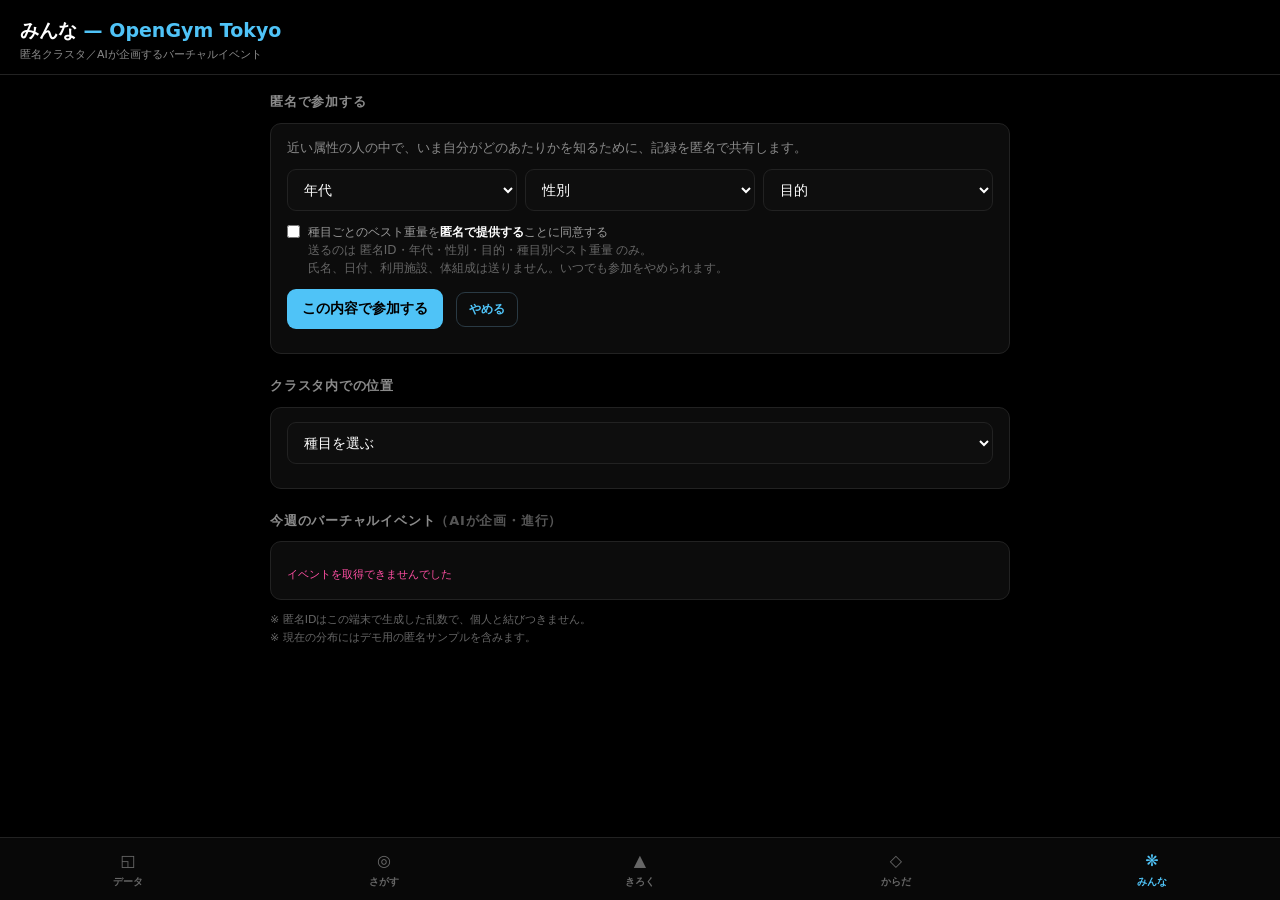
==== community.html @ 947f8ee8 "匿名クラスタとAIファシリのバーチャルイベントを実装 絵に描いた餅にしないため、コア部分を動く形にした。既存機能を壊さないよう 疎結合にしてある。新機能は別ページ community.html に置き" ====
<!doctype html><html lang="ja"><head>
<meta charset="utf-8"><meta name="viewport" content="width=device-width,initial-scale=1">
<title>みんな — OpenGym Tokyo</title><meta name="theme-color" content="#000">
<style>
:root{--cy:#4FC3F7;--gr:#3DDC97;--pk:#FF4FA3;--ln:#222;--mu:#8a8a8a}
*{box-sizing:border-box;margin:0;padding:0;-webkit-tap-highlight-color:transparent}
body{background:#000;color:#fff;font-family:"Hiragino Kaku Gothic ProN","Yu Gothic",system-ui,sans-serif;
 line-height:1.5;padding-bottom:78px}
header{padding:16px 20px 11px;border-bottom:1px solid var(--ln)}
h1{font-size:19px;font-weight:800}h1 span{color:var(--cy)}
.sub{font-size:11px;color:var(--mu);margin-top:2px}
main{padding:17px 20px;max-width:780px;margin:0 auto}
h2{font-size:13px;color:var(--mu);font-weight:700;letter-spacing:.06em;margin:22px 0 11px}
h2:first-child{margin-top:0}
.lead{font-size:13px;color:var(--mu);margin:0 0 14px}
.card{background:#0c0c0c;border:1px solid var(--ln);border-radius:11px;padding:14px 16px;margin-bottom:11px}
.card .n{font-weight:800;font-size:15px}
select,input{width:100%;background:#0e0e0e;border:1px solid var(--ln);color:#fff;
 border-radius:9px;padding:11px 12px;margin-bottom:10px;font-family:inherit;font-size:14px}
.row3{display:grid;grid-template-columns:1fr 1fr 1fr;gap:8px}
.row3 select{margin-bottom:0}
button{background:var(--cy);color:#000;border:0;border-radius:9px;padding:11px 15px;
 font-weight:800;cursor:pointer;font-family:inherit;font-size:14px}
button.g{background:var(--gr)}button.sm{padding:8px 12px;font-size:12px}
button.o{background:transparent;color:var(--cy);border:1px solid #2a3a44}
label.cons{display:flex;gap:8px;align-items:flex-start;font-size:12px;color:#9a9a9a;margin:12px 0}
label.cons input{width:auto;margin:2px 0 0}
.note{font-size:11px;color:#666;margin-top:10px;line-height:1.7}
.ok{color:var(--gr)}.warn{color:var(--pk)}
.big{font-size:46px;font-weight:800;line-height:1}
.big u{font-size:16px;color:var(--mu);text-decoration:none;margin-left:4px}
.scale{position:relative;height:52px;margin:16px 0 8px}
.axis{position:absolute;left:0;right:0;top:26px;height:6px;background:#181818;border-radius:3px}
.iqr{position:absolute;top:26px;height:6px;background:#1b3b4a;border-radius:3px}
.med{position:absolute;top:19px;width:2px;height:20px;background:var(--cy)}
.me{position:absolute;top:12px;width:3px;height:34px;background:var(--gr);border-radius:2px}
.tick{position:absolute;top:40px;font-size:10px;color:#666;transform:translateX(-50%)}
.melab{position:absolute;top:-4px;font-size:11px;color:var(--gr);font-weight:800;transform:translateX(-50%);white-space:nowrap}
.bar{height:8px;background:#181818;border-radius:4px;overflow:hidden;margin:10px 0 6px}
.bar i{display:block;height:100%;background:var(--gr);border-radius:4px}
.cheer{font-size:12.5px;color:#cfe;background:#0a1a20;border:1px solid #17323d;
 border-radius:9px;padding:9px 11px;margin-top:8px;line-height:1.7}
nav{position:fixed;bottom:0;left:0;right:0;background:#080808;border-top:1px solid var(--ln);
 display:flex;padding:6px 0 max(6px,env(safe-area-inset-bottom))}
nav a{flex:1;text-align:center;color:#666;text-decoration:none;font-size:10px;padding:5px 0;font-weight:700}
nav a.on{color:var(--cy)}nav a i{display:block;font-size:16px;font-style:normal;margin-bottom:1px}
</style></head><body>
<header><h1>みんな<span> — OpenGym Tokyo</span></h1>
<div class="sub">匿名クラスタ／AIが企画するバーチャルイベント</div></header>
<main>

<h2>匿名で参加する</h2>
<div class="card">
  <div class="lead" style="margin-bottom:12px">
    近い属性の人の中で、いま自分がどのあたりかを知るために、記録を匿名で共有します。</div>
  <div class="row3">
    <select id="age"><option value="">年代</option></select>
    <select id="sex"><option value="">性別</option><option>男性</option><option>女性</option><option>回答しない</option></select>
    <select id="goal"><option value="">目的</option><option>筋力アップ</option><option>減量</option><option>健康維持</option><option>リハビリ</option></select>
  </div>
  <label class="cons"><input type="checkbox" id="cons">
    <span>種目ごとのベスト重量を<b style="color:#fff">匿名で提供する</b>ことに同意する<br>
    <span style="color:#666">送るのは 匿名ID・年代・性別・目的・種目別ベスト重量 のみ。<br>
    氏名、日付、利用施設、体組成は送りません。いつでも参加をやめられます。</span></span></label>
  <button onclick="join()">この内容で参加する</button>
  <button class="sm o" style="margin-left:8px" onclick="leave()">やめる</button>
  <div class="note" id="join-st"></div>
</div>

<h2>クラスタ内での位置</h2>
<div class="card">
  <select id="mach"><option value="">種目を選ぶ</option></select>
  <div id="pos"></div>
</div>

<h2>今週のバーチャルイベント<span style="color:#555">（AIが企画・進行）</span></h2>
<div class="card" id="ev"><div class="note">読み込み中…</div></div>

<div class="note">
  ※ 匿名IDはこの端末で生成した乱数で、個人と結びつきません。<br>
  ※ 現在の分布にはデモ用の匿名サンプルを含みます。
</div>
</main>
<nav>
  <a href="index.html"><i>◱</i>データ</a>
  <a href="index.html#find"><i>◎</i>さがす</a>
  <a href="index.html#log"><i>▲</i>きろく</a>
  <a href="index.html#body"><i>◇</i>からだ</a>
  <a href="community.html" class="on"><i>❋</i>みんな</a>
</nav>
<script>
const $=s=>document.querySelector(s);
const LS={g:(k,d)=>JSON.parse(localStorage.getItem(k)||JSON.stringify(d)),s:(k,v)=>localStorage.setItem(k,JSON.stringify(v))};
for(let a=10;a<=70;a+=10)$('#age').insertAdjacentHTML('beforeend',`<option value="${a}">${a}代</option>`);

function anonId(){let v=localStorage.getItem('ogt_anon');
 if(!v){v=(crypto.randomUUID?crypto.randomUUID():String(Math.random()).slice(2)+Date.now());
 localStorage.setItem('ogt_anon',v);}return v;}

/* 端末内の記録から種目別ベストを取り出す（読み取りのみ・本体には触れない） */
function bests(){const log=LS.g('ogt_log',[]),m={};
 for(const l of log){if(!l.m||!(l.w>0))continue;
  if(!m[l.m]||l.w>m[l.m].weight)m[l.m]={machine:l.m,weight:l.w,reps:l.r||0};}
 return Object.values(m);}

/* ?demo=1 : 端末に記録が無い環境でも動きを確認できるようにする */
if(new URLSearchParams(location.search).get('demo')){
  if(!LS.g('ogt_log',[]).length){const d=864e5,f='旭町南地区区民館';
    LS.s('ogt_log',[{f,m:'チェストプレス',w:31,r:10,t:Date.now()-3*d},
      {f,m:'ラットプルダウン',w:32,r:10,t:Date.now()-6*d},
      {f,m:'レッグプレス',w:68,r:12,t:Date.now()-3*d}]);}
  LS.s('ogt_prof',{age:'40',sex:'男性',goal:'筋力アップ'});
}
const P=LS.g('ogt_prof',null);
if(P){$('#age').value=P.age||'';$('#sex').value=P.sex||'';$('#goal').value=P.goal||'';$('#cons').checked=true;
 $('#join-st').innerHTML='<span class="ok">参加中です。</span>';}

async function join(){
 if(!$('#cons').checked){$('#join-st').innerHTML='<span class="warn">同意にチェックが必要です</span>';return;}
 const rec=bests();
 if(!rec.length){$('#join-st').innerHTML='<span class="warn">まず「きろく」で1件でも記録してください</span>';return;}
 const prof={age:$('#age').value,sex:$('#sex').value,goal:$('#goal').value};
 LS.s('ogt_prof',prof);
 try{const r=await fetch('/api/cluster',{method:'POST',headers:{'content-type':'application/json'},
   body:JSON.stringify({consent:true,anonId:anonId(),...prof,records:rec})});
  const j=await r.json();
  $('#join-st').innerHTML=j.ok?`<span class="ok">${j.machines.length}種目を匿名で共有しました。</span>`:'<span class="warn">'+j.error+'</span>';
  fillMach();}catch(e){$('#join-st').innerHTML='<span class="warn">通信に失敗しました</span>';}}

function leave(){localStorage.removeItem('ogt_prof');$('#cons').checked=false;
 $('#join-st').innerHTML='<span class="ok">参加をやめました。以後は共有されません。</span>';}

function fillMach(){const b=bests();
 $('#mach').innerHTML='<option value="">種目を選ぶ</option>'+
  b.map(x=>`<option value="${x.machine}" data-w="${x.weight}">${x.machine}（自己ベスト ${x.weight}kg）</option>`).join('');}
fillMach();
if(new URLSearchParams(location.search).get('demo')){
  setTimeout(()=>{const o=$('#mach').querySelector('option[value="チェストプレス"]');
    if(o){$('#mach').value='チェストプレス';$('#mach').onchange();}},250);}

$('#mach').onchange=async()=>{
 const el=$('#mach'),m=el.value;if(!m){$('#pos').innerHTML='';return;}
 const my=+el.selectedOptions[0].dataset.w, p=LS.g('ogt_prof',{});
 $('#pos').innerHTML='<div class="note">集計中…</div>';
 try{const q=new URLSearchParams({machine:m,weight:my,age:p.age||'',sex:p.sex||'',goal:p.goal||''});
  const j=await (await fetch('/api/cluster?'+q)).json();
  if(!j.ok||!j.stats){$('#pos').innerHTML='<div class="note">まだ比較できるデータがありません。</div>';return;}
  const s=j.stats,lo=s.min,hi=s.max,rng=(hi-lo)||1,pos=x=>((x-lo)/rng*100).toFixed(1);
  $('#pos').innerHTML=`
   <div class="big">${j.percentile==null?'—':'上位 '+(100-j.percentile)+'%'}<u>${j.scope}・${s.n}人中</u></div>
   <div class="scale">
     <div class="axis"></div>
     <div class="iqr" style="left:${pos(s.q1)}%;width:${(pos(s.q3)-pos(s.q1)).toFixed(1)}%"></div>
     <div class="med" style="left:${pos(s.med)}%"></div>
     <div class="me" style="left:${pos(my)}%"></div>
     <div class="melab" style="left:${pos(my)}%">あなた ${my}kg</div>
     <div class="tick" style="left:0%">${s.min}</div>
     <div class="tick" style="left:${pos(s.med)}%">中央値 ${s.med}</div>
     <div class="tick" style="left:100%">${s.max}</div>
   </div>
   <div class="note">青帯は中央50%（${s.q1}〜${s.q3}kg）。全体では ${j.total} 人が同じ種目を共有しています。</div>`;
 }catch(e){$('#pos').innerHTML='<div class="note warn">集計に失敗しました</div>';}};

/* 今週のイベント */
async function loadEv(){
 try{const j=await (await fetch('/api/event')).json();if(!j.ok)throw 0;
  const pct=Math.min(100,Math.round(j.total/(j.goal||1)*100));
  $('#ev').innerHTML=`
   <div class="n">${j.title}</div>
   <div class="lead" style="margin:6px 0 0">${j.body}</div>
   <div class="bar"><i style="width:${pct}%"></i></div>
   <div class="note" style="margin-top:0">全体 <b style="color:#fff">${j.total}</b> / ${j.goal}${j.unit}　参加 ${j.people} 人　${j.week}</div>
   <div style="display:flex;gap:8px;align-items:center;margin-top:12px">
     <input id="amt" type="number" value="10" min="1" max="500" style="width:90px;margin:0">
     <span style="font-size:13px;color:#9a9a9a">${j.unit} 積む</span>
     <button class="sm g" onclick="push()">参加する</button>
   </div>
   <div id="cheer"></div>
   <div class="note">企画：${j.by&&j.by.startsWith('@cf')?'Workers AI が自動生成':'既定'}</div>`;
 }catch(e){$('#ev').innerHTML='<div class="note warn">イベントを取得できませんでした</div>';}}
loadEv();

async function push(){const a=+($('#amt').value||0);
 $('#cheer').innerHTML='<div class="note">送信中…</div>';
 try{const j=await (await fetch('/api/event',{method:'POST',headers:{'content-type':'application/json'},
   body:JSON.stringify({anonId:anonId(),amount:a})})).json();
  if(!j.ok)throw new Error(j.error);
  $('#cheer').innerHTML=`<div class="cheer">${j.cheer}</div>`;
  loadEv();}catch(e){$('#cheer').innerHTML='<div class="note warn">'+e.message+'</div>';}}
</script></body></html>
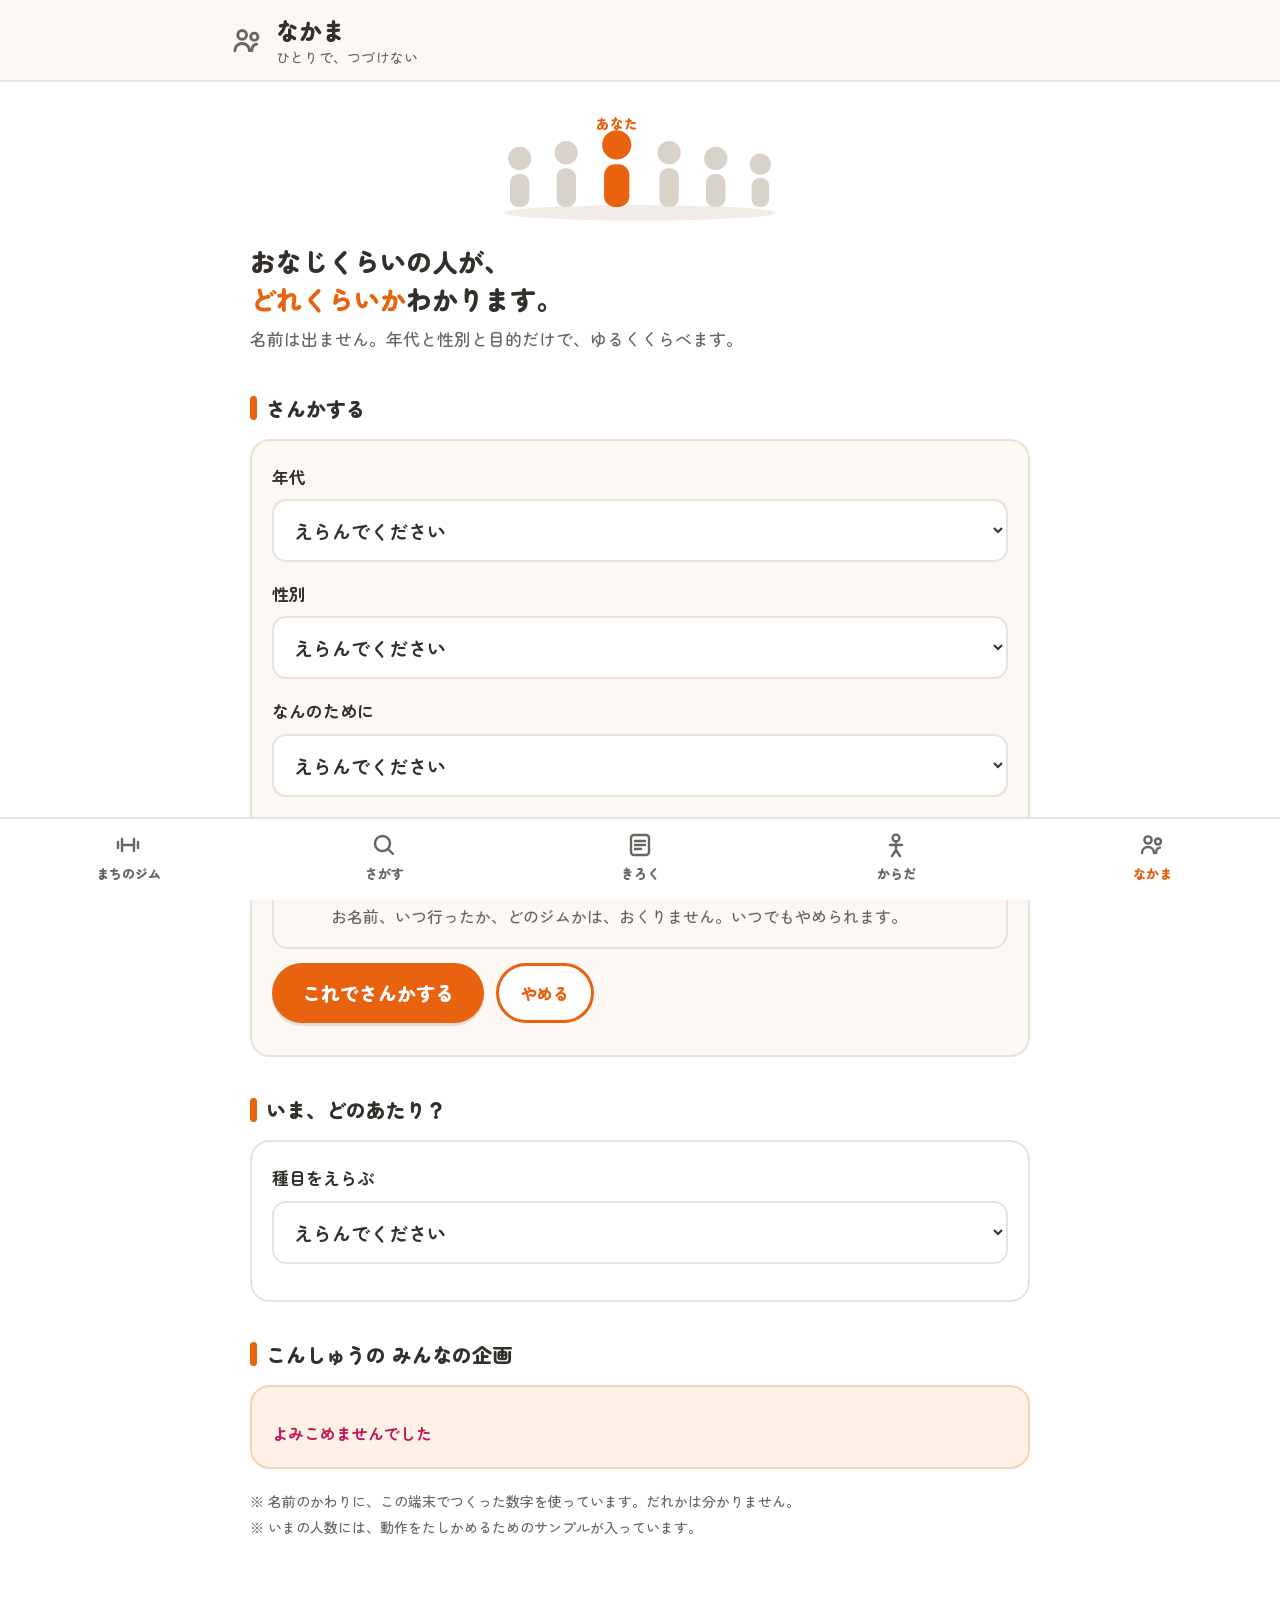
==== commit b9a3f84e: "デザインを全面刷新：白地・大きな文字・やわらかい書体 老眼の方や、スマホに慣れていない方でも読めて押せることを最優先に作り直した。  見た目: - 黒地から白地へ。文字色は真っ黒ではなく #33302" ====
--- a/community.html
+++ b/community.html
@@ -1,190 +1,95 @@
 <!doctype html><html lang="ja"><head>
 <meta charset="utf-8"><meta name="viewport" content="width=device-width,initial-scale=1">
-<title>みんな — OpenGym Tokyo</title><meta name="theme-color" content="#000">
-<style>
-:root{--cy:#4FC3F7;--gr:#3DDC97;--pk:#FF4FA3;--ln:#222;--mu:#8a8a8a}
-*{box-sizing:border-box;margin:0;padding:0;-webkit-tap-highlight-color:transparent}
-body{background:#000;color:#fff;font-family:"Hiragino Kaku Gothic ProN","Yu Gothic",system-ui,sans-serif;
- line-height:1.5;padding-bottom:78px}
-header{padding:16px 20px 11px;border-bottom:1px solid var(--ln)}
-h1{font-size:19px;font-weight:800}h1 span{color:var(--cy)}
-.sub{font-size:11px;color:var(--mu);margin-top:2px}
-main{padding:17px 20px;max-width:780px;margin:0 auto}
-h2{font-size:13px;color:var(--mu);font-weight:700;letter-spacing:.06em;margin:22px 0 11px}
-h2:first-child{margin-top:0}
-.lead{font-size:13px;color:var(--mu);margin:0 0 14px}
-.card{background:#0c0c0c;border:1px solid var(--ln);border-radius:11px;padding:14px 16px;margin-bottom:11px}
-.card .n{font-weight:800;font-size:15px}
-select,input{width:100%;background:#0e0e0e;border:1px solid var(--ln);color:#fff;
- border-radius:9px;padding:11px 12px;margin-bottom:10px;font-family:inherit;font-size:14px}
-.row3{display:grid;grid-template-columns:1fr 1fr 1fr;gap:8px}
-.row3 select{margin-bottom:0}
-button{background:var(--cy);color:#000;border:0;border-radius:9px;padding:11px 15px;
- font-weight:800;cursor:pointer;font-family:inherit;font-size:14px}
-button.g{background:var(--gr)}button.sm{padding:8px 12px;font-size:12px}
-button.o{background:transparent;color:var(--cy);border:1px solid #2a3a44}
-label.cons{display:flex;gap:8px;align-items:flex-start;font-size:12px;color:#9a9a9a;margin:12px 0}
-label.cons input{width:auto;margin:2px 0 0}
-.note{font-size:11px;color:#666;margin-top:10px;line-height:1.7}
-.ok{color:var(--gr)}.warn{color:var(--pk)}
-.big{font-size:46px;font-weight:800;line-height:1}
-.big u{font-size:16px;color:var(--mu);text-decoration:none;margin-left:4px}
-.scale{position:relative;height:52px;margin:16px 0 8px}
-.axis{position:absolute;left:0;right:0;top:26px;height:6px;background:#181818;border-radius:3px}
-.iqr{position:absolute;top:26px;height:6px;background:#1b3b4a;border-radius:3px}
-.med{position:absolute;top:19px;width:2px;height:20px;background:var(--cy)}
-.me{position:absolute;top:12px;width:3px;height:34px;background:var(--gr);border-radius:2px}
-.tick{position:absolute;top:40px;font-size:10px;color:#666;transform:translateX(-50%)}
-.melab{position:absolute;top:-4px;font-size:11px;color:var(--gr);font-weight:800;transform:translateX(-50%);white-space:nowrap}
-.bar{height:8px;background:#181818;border-radius:4px;overflow:hidden;margin:10px 0 6px}
-.bar i{display:block;height:100%;background:var(--gr);border-radius:4px}
-.cheer{font-size:12.5px;color:#cfe;background:#0a1a20;border:1px solid #17323d;
- border-radius:9px;padding:9px 11px;margin-top:8px;line-height:1.7}
-nav{position:fixed;bottom:0;left:0;right:0;background:#080808;border-top:1px solid var(--ln);
- display:flex;padding:6px 0 max(6px,env(safe-area-inset-bottom))}
-nav a{flex:1;text-align:center;color:#666;text-decoration:none;font-size:10px;padding:5px 0;font-weight:700}
-nav a.on{color:var(--cy)}nav a i{display:block;font-size:16px;font-style:normal;margin-bottom:1px}
-</style></head><body>
-<header><h1>みんな<span> — OpenGym Tokyo</span></h1>
-<div class="sub">匿名クラスタ／AIが企画するバーチャルイベント</div></header>
+<title>なかま — オープンジム東京</title><meta name="theme-color" content="#FCF8F3">
+<link rel="stylesheet" href="style.css">
+</head><body>
+<svg width="0" height="0" style="position:absolute" aria-hidden="true"><defs>
+<symbol id="fig" viewBox="0 0 44 70">
+  <circle class="base h" cx="22" cy="8" r="7"/>
+  <rect class="base up" x="12" y="18" width="20" height="16" rx="6"/>
+  <rect class="base co" x="14" y="34" width="16" height="11" rx="4"/>
+  <rect class="base ar" x="2"  y="19" width="7" height="22" rx="3.5"/>
+  <rect class="base ar" x="35" y="19" width="7" height="22" rx="3.5"/>
+  <rect class="base lo" x="14" y="45" width="7" height="23" rx="3.5"/>
+  <rect class="base lo" x="23" y="45" width="7" height="23" rx="3.5"/>
+</symbol>
+<symbol id="i-gym" viewBox="0 0 28 28"><g fill="none" stroke="#6B6560" stroke-width="2.4" stroke-linecap="round" class="s">
+  <path d="M4 11v6M8 8v12M20 8v12M24 11v6M8 14h12"/></g></symbol>
+<symbol id="i-search" viewBox="0 0 28 28"><g fill="none" stroke="#6B6560" stroke-width="2.4" stroke-linecap="round" class="s">
+  <circle cx="12.5" cy="12.5" r="7.5"/><path d="M18 18l5 5"/></g></symbol>
+<symbol id="i-note" viewBox="0 0 28 28"><g fill="none" stroke="#6B6560" stroke-width="2.4" stroke-linecap="round" stroke-linejoin="round" class="s">
+  <rect x="5" y="4" width="18" height="20" rx="3"/><path d="M9 10h10M9 14h10M9 18h6"/></g></symbol>
+<symbol id="i-body" viewBox="0 0 28 28"><g fill="none" stroke="#6B6560" stroke-width="2.4" stroke-linecap="round" stroke-linejoin="round" class="s">
+  <circle cx="14" cy="7" r="3.4"/><path d="M14 11v8M14 19l-4 6M14 19l4 6M8 14h12"/></g></symbol>
+<symbol id="i-people" viewBox="0 0 28 28"><g fill="none" stroke="#6B6560" stroke-width="2.4" stroke-linecap="round" stroke-linejoin="round" class="s">
+  <circle cx="10" cy="9" r="3.6"/><circle cx="20" cy="10.5" r="3"/>
+  <path d="M4 22c0-3.6 2.7-6 6-6s6 2.4 6 6M18 22c0-2.8 1.6-5 4-5.4"/></g></symbol>
+</defs></svg>
+<header><div class="hwrap">
+  <svg width="34" height="34"><use href="#i-people"/></svg>
+  <h1>なかま<small>ひとりで、つづけない</small></h1>
+</div></header>
 <main>
 
-<h2>匿名で参加する</h2>
-<div class="card">
-  <div class="lead" style="margin-bottom:12px">
-    近い属性の人の中で、いま自分がどのあたりかを知るために、記録を匿名で共有します。</div>
-  <div class="row3">
-    <select id="age"><option value="">年代</option></select>
-    <select id="sex"><option value="">性別</option><option>男性</option><option>女性</option><option>回答しない</option></select>
-    <select id="goal"><option value="">目的</option><option>筋力アップ</option><option>減量</option><option>健康維持</option><option>リハビリ</option></select>
-  </div>
-  <label class="cons"><input type="checkbox" id="cons">
-    <span>種目ごとのベスト重量を<b style="color:#fff">匿名で提供する</b>ことに同意する<br>
-    <span style="color:#666">送るのは 匿名ID・年代・性別・目的・種目別ベスト重量 のみ。<br>
-    氏名、日付、利用施設、体組成は送りません。いつでも参加をやめられます。</span></span></label>
-  <button onclick="join()">この内容で参加する</button>
-  <button class="sm o" style="margin-left:8px" onclick="leave()">やめる</button>
-  <div class="note" id="join-st"></div>
+<div style="text-align:center;margin-bottom:8px">
+<svg viewBox="0 0 340 120" style="width:100%;max-width:330px" role="img" aria-label="人が並んでいるイラスト">
+  <ellipse cx="170" cy="108" rx="140" ry="8" fill="#F1ECE5"/>
+  <g stroke-linecap="round">
+    <g fill="#D9D2C8"><circle cx="46" cy="52" r="12"/><rect x="36" y="68" width="20" height="34" rx="9"/></g>
+    <g fill="#D9D2C8"><circle cx="94" cy="46" r="12"/><rect x="84" y="62" width="20" height="40" rx="9"/></g>
+    <g fill="#E8620F"><circle cx="146" cy="38" r="15"/><rect x="133" y="58" width="26" height="44" rx="11"/></g>
+    <g fill="#D9D2C8"><circle cx="200" cy="46" r="12"/><rect x="190" y="62" width="20" height="40" rx="9"/></g>
+    <g fill="#D9D2C8"><circle cx="248" cy="52" r="12"/><rect x="238" y="68" width="20" height="34" rx="9"/></g>
+    <g fill="#D9D2C8"><circle cx="294" cy="58" r="11"/><rect x="285" y="72" width="18" height="30" rx="8"/></g>
+  </g>
+  <text x="146" y="22" font-size="14" font-weight="900" fill="#E8620F" text-anchor="middle">あなた</text>
+</svg>
 </div>
 
-<h2>クラスタ内での位置</h2>
+<h2>おなじくらいの人が、<br><span class="em">どれくらいか</span>わかります。</h2>
+<p class="lead">名前は出ません。年代と性別と目的だけで、ゆるくくらべます。</p>
+
+<h3>さんかする</h3>
+<div class="card cream">
+  <label class="f" for="age">年代</label>
+  <select id="age"><option value="">えらんでください</option></select>
+  <label class="f" for="sex">性別</label>
+  <select id="sex"><option value="">えらんでください</option><option>男性</option><option>女性</option><option>答えない</option></select>
+  <label class="f" for="goal">なんのために</label>
+  <select id="goal"><option value="">えらんでください</option><option>筋力アップ</option><option>減量</option><option>健康維持</option><option>リハビリ</option></select>
+
+  <label class="cons"><input type="checkbox" id="cons">
+    <span><b>じぶんの記録を、名前をふせて出す</b><br>
+    <span class="small">おくるのは　年代・性別・目的・種目ごとの一番重かった重さ　だけです。<br>
+    お名前、いつ行ったか、どのジムかは、おくりません。いつでもやめられます。</span></span></label>
+  <div class="btnrow">
+    <button onclick="join()">これでさんかする</button>
+    <button class="ghost sm" onclick="leave()">やめる</button>
+  </div>
+  <div class="msg" id="join-st"></div>
+</div>
+
+<h3>いま、どのあたり？</h3>
 <div class="card">
-  <select id="mach"><option value="">種目を選ぶ</option></select>
+  <label class="f" for="mach">種目をえらぶ</label>
+  <select id="mach"><option value="">えらんでください</option></select>
   <div id="pos"></div>
 </div>
 
-<h2>今週のバーチャルイベント<span style="color:#555">（AIが企画・進行）</span></h2>
-<div class="card" id="ev"><div class="note">読み込み中…</div></div>
+<h3>こんしゅうの みんなの企画</h3>
+<div class="card or" id="ev"><div class="sub">よみこみ中…</div></div>
 
-<div class="note">
-  ※ 匿名IDはこの端末で生成した乱数で、個人と結びつきません。<br>
-  ※ 現在の分布にはデモ用の匿名サンプルを含みます。
+<div class="small" style="margin-top:20px">
+  ※ 名前のかわりに、この端末でつくった数字を使っています。だれかは分かりません。<br>
+  ※ いまの人数には、動作をたしかめるためのサンプルが入っています。
 </div>
 </main>
 <nav>
-  <a href="index.html"><i>◱</i>データ</a>
-  <a href="index.html#find"><i>◎</i>さがす</a>
-  <a href="index.html#log"><i>▲</i>きろく</a>
-  <a href="index.html#body"><i>◇</i>からだ</a>
-  <a href="community.html" class="on"><i>❋</i>みんな</a>
+  <a href="index.html#home"><svg width="28" height="28"><use href="#i-gym"/></svg>まちのジム</a>
+  <a href="index.html#find"><svg width="28" height="28"><use href="#i-search"/></svg>さがす</a>
+  <a href="index.html#log"><svg width="28" height="28"><use href="#i-note"/></svg>きろく</a>
+  <a href="index.html#body"><svg width="28" height="28"><use href="#i-body"/></svg>からだ</a>
+  <a href="community.html" class="on"><svg width="28" height="28"><use href="#i-people"/></svg>なかま</a>
 </nav>
-<script>
-const $=s=>document.querySelector(s);
-const LS={g:(k,d)=>JSON.parse(localStorage.getItem(k)||JSON.stringify(d)),s:(k,v)=>localStorage.setItem(k,JSON.stringify(v))};
-for(let a=10;a<=70;a+=10)$('#age').insertAdjacentHTML('beforeend',`<option value="${a}">${a}代</option>`);
-
-function anonId(){let v=localStorage.getItem('ogt_anon');
- if(!v){v=(crypto.randomUUID?crypto.randomUUID():String(Math.random()).slice(2)+Date.now());
- localStorage.setItem('ogt_anon',v);}return v;}
-
-/* 端末内の記録から種目別ベストを取り出す（読み取りのみ・本体には触れない） */
-function bests(){const log=LS.g('ogt_log',[]),m={};
- for(const l of log){if(!l.m||!(l.w>0))continue;
-  if(!m[l.m]||l.w>m[l.m].weight)m[l.m]={machine:l.m,weight:l.w,reps:l.r||0};}
- return Object.values(m);}
-
-/* ?demo=1 : 端末に記録が無い環境でも動きを確認できるようにする */
-if(new URLSearchParams(location.search).get('demo')){
-  if(!LS.g('ogt_log',[]).length){const d=864e5,f='旭町南地区区民館';
-    LS.s('ogt_log',[{f,m:'チェストプレス',w:31,r:10,t:Date.now()-3*d},
-      {f,m:'ラットプルダウン',w:32,r:10,t:Date.now()-6*d},
-      {f,m:'レッグプレス',w:68,r:12,t:Date.now()-3*d}]);}
-  LS.s('ogt_prof',{age:'40',sex:'男性',goal:'筋力アップ'});
-}
-const P=LS.g('ogt_prof',null);
-if(P){$('#age').value=P.age||'';$('#sex').value=P.sex||'';$('#goal').value=P.goal||'';$('#cons').checked=true;
- $('#join-st').innerHTML='<span class="ok">参加中です。</span>';}
-
-async function join(){
- if(!$('#cons').checked){$('#join-st').innerHTML='<span class="warn">同意にチェックが必要です</span>';return;}
- const rec=bests();
- if(!rec.length){$('#join-st').innerHTML='<span class="warn">まず「きろく」で1件でも記録してください</span>';return;}
- const prof={age:$('#age').value,sex:$('#sex').value,goal:$('#goal').value};
- LS.s('ogt_prof',prof);
- try{const r=await fetch('/api/cluster',{method:'POST',headers:{'content-type':'application/json'},
-   body:JSON.stringify({consent:true,anonId:anonId(),...prof,records:rec})});
-  const j=await r.json();
-  $('#join-st').innerHTML=j.ok?`<span class="ok">${j.machines.length}種目を匿名で共有しました。</span>`:'<span class="warn">'+j.error+'</span>';
-  fillMach();}catch(e){$('#join-st').innerHTML='<span class="warn">通信に失敗しました</span>';}}
-
-function leave(){localStorage.removeItem('ogt_prof');$('#cons').checked=false;
- $('#join-st').innerHTML='<span class="ok">参加をやめました。以後は共有されません。</span>';}
-
-function fillMach(){const b=bests();
- $('#mach').innerHTML='<option value="">種目を選ぶ</option>'+
-  b.map(x=>`<option value="${x.machine}" data-w="${x.weight}">${x.machine}（自己ベスト ${x.weight}kg）</option>`).join('');}
-fillMach();
-if(new URLSearchParams(location.search).get('demo')){
-  setTimeout(()=>{const o=$('#mach').querySelector('option[value="チェストプレス"]');
-    if(o){$('#mach').value='チェストプレス';$('#mach').onchange();}},250);}
-
-$('#mach').onchange=async()=>{
- const el=$('#mach'),m=el.value;if(!m){$('#pos').innerHTML='';return;}
- const my=+el.selectedOptions[0].dataset.w, p=LS.g('ogt_prof',{});
- $('#pos').innerHTML='<div class="note">集計中…</div>';
- try{const q=new URLSearchParams({machine:m,weight:my,age:p.age||'',sex:p.sex||'',goal:p.goal||''});
-  const j=await (await fetch('/api/cluster?'+q)).json();
-  if(!j.ok||!j.stats){$('#pos').innerHTML='<div class="note">まだ比較できるデータがありません。</div>';return;}
-  const s=j.stats,lo=s.min,hi=s.max,rng=(hi-lo)||1,pos=x=>((x-lo)/rng*100).toFixed(1);
-  $('#pos').innerHTML=`
-   <div class="big">${j.percentile==null?'—':'上位 '+(100-j.percentile)+'%'}<u>${j.scope}・${s.n}人中</u></div>
-   <div class="scale">
-     <div class="axis"></div>
-     <div class="iqr" style="left:${pos(s.q1)}%;width:${(pos(s.q3)-pos(s.q1)).toFixed(1)}%"></div>
-     <div class="med" style="left:${pos(s.med)}%"></div>
-     <div class="me" style="left:${pos(my)}%"></div>
-     <div class="melab" style="left:${pos(my)}%">あなた ${my}kg</div>
-     <div class="tick" style="left:0%">${s.min}</div>
-     <div class="tick" style="left:${pos(s.med)}%">中央値 ${s.med}</div>
-     <div class="tick" style="left:100%">${s.max}</div>
-   </div>
-   <div class="note">青帯は中央50%（${s.q1}〜${s.q3}kg）。全体では ${j.total} 人が同じ種目を共有しています。</div>`;
- }catch(e){$('#pos').innerHTML='<div class="note warn">集計に失敗しました</div>';}};
-
-/* 今週のイベント */
-async function loadEv(){
- try{const j=await (await fetch('/api/event')).json();if(!j.ok)throw 0;
-  const pct=Math.min(100,Math.round(j.total/(j.goal||1)*100));
-  $('#ev').innerHTML=`
-   <div class="n">${j.title}</div>
-   <div class="lead" style="margin:6px 0 0">${j.body}</div>
-   <div class="bar"><i style="width:${pct}%"></i></div>
-   <div class="note" style="margin-top:0">全体 <b style="color:#fff">${j.total}</b> / ${j.goal}${j.unit}　参加 ${j.people} 人　${j.week}</div>
-   <div style="display:flex;gap:8px;align-items:center;margin-top:12px">
-     <input id="amt" type="number" value="10" min="1" max="500" style="width:90px;margin:0">
-     <span style="font-size:13px;color:#9a9a9a">${j.unit} 積む</span>
-     <button class="sm g" onclick="push()">参加する</button>
-   </div>
-   <div id="cheer"></div>
-   <div class="note">企画：${j.by&&j.by.startsWith('@cf')?'Workers AI が自動生成':'既定'}</div>`;
- }catch(e){$('#ev').innerHTML='<div class="note warn">イベントを取得できませんでした</div>';}}
-loadEv();
-
-async function push(){const a=+($('#amt').value||0);
- $('#cheer').innerHTML='<div class="note">送信中…</div>';
- try{const j=await (await fetch('/api/event',{method:'POST',headers:{'content-type':'application/json'},
-   body:JSON.stringify({anonId:anonId(),amount:a})})).json();
-  if(!j.ok)throw new Error(j.error);
-  $('#cheer').innerHTML=`<div class="cheer">${j.cheer}</div>`;
-  loadEv();}catch(e){$('#cheer').innerHTML='<div class="note warn">'+e.message+'</div>';}}
-</script></body></html>
+<script src="community.js"></script>
+</body></html>
--- a/style.css
+++ b/style.css
@@ -0,0 +1,143 @@
+/* OpenGym Tokyo — 白地・大きな文字・やわらかい書体
+   老眼や、スマホに慣れていない方でも読める・押せることを最優先にする */
+@import url('https://fonts.googleapis.com/css2?family=Zen+Maru+Gothic:wght@400;500;700;900&display=swap');
+
+:root{
+  --ink:#33302C;        /* 真っ黒より少しやわらかい文字色 */
+  --ink2:#6B6560;
+  --line:#E9E2D9;
+  --bg:#FFFFFF;
+  --cream:#FCF8F3;
+  --or:#E8620F;         /* アクセント */
+  --or-l:#FFF1E6;
+  --gr:#2E8B62;
+  --gr-l:#E8F5EE;
+  --bl:#2B6CB0;
+  --bl-l:#EAF2FA;
+  --pk:#C2185B;
+}
+*{box-sizing:border-box;margin:0;padding:0;-webkit-tap-highlight-color:transparent}
+html{-webkit-text-size-adjust:100%}
+body{
+  background:var(--bg);color:var(--ink);
+  /* 端末に丸ゴシックがあればそれを使う（字が欠けない）。無ければWebフォント */
+  font-family:"Hiragino Maru Gothic ProN","ヒラギノ丸ゴ ProN W4","Zen Maru Gothic",
+    "Yu Gothic","Hiragino Kaku Gothic ProN",sans-serif;
+  font-size:18px;line-height:1.85;font-weight:500;
+  padding-bottom:104px;
+}
+header{background:var(--cream);border-bottom:2px solid var(--line);padding:16px 20px 14px}
+.hwrap{max-width:820px;margin:0 auto;display:flex;align-items:center;gap:12px}
+h1{font-size:23px;font-weight:900;letter-spacing:.01em;line-height:1.3}
+h1 small{display:block;font-size:14px;font-weight:500;color:var(--ink2);margin-top:2px}
+main{max-width:820px;margin:0 auto;padding:26px 20px 20px}
+.pane{display:none}.pane.on{display:block}
+
+h2{font-size:26px;font-weight:900;line-height:1.45;margin:0 0 6px}
+h2 .em{color:var(--or)}
+.lead{font-size:17px;color:var(--ink2);margin:0 0 22px;line-height:1.9}
+h3{font-size:20px;font-weight:900;margin:34px 0 12px;display:flex;align-items:center;gap:9px}
+h3::before{content:"";width:7px;height:24px;border-radius:4px;background:var(--or)}
+
+.card{background:#fff;border:2px solid var(--line);border-radius:20px;padding:20px;margin-bottom:16px}
+.card.cream{background:var(--cream)}
+.card.or{background:var(--or-l);border-color:#F6D3B6}
+.card.gr{background:var(--gr-l);border-color:#BFE3D0}
+.card.bl{background:var(--bl-l);border-color:#C6DCF0}
+.ttl{font-size:21px;font-weight:900;line-height:1.5}
+.sub{font-size:16px;color:var(--ink2);margin-top:4px;line-height:1.8}
+
+/* 数字は大きく */
+.num{font-size:56px;font-weight:900;line-height:1.05;letter-spacing:-.01em}
+.num u{font-size:19px;text-decoration:none;color:var(--ink2);margin-left:4px;font-weight:700}
+.numrow{display:flex;gap:34px;flex-wrap:wrap;margin:6px 0 14px}
+.numrow .l{font-size:15px;color:var(--ink2);font-weight:700;margin-top:2px}
+
+/* ボタン：大きく、指で押せる */
+button,.btn{
+  font-family:inherit;font-size:19px;font-weight:900;cursor:pointer;
+  background:var(--or);color:#fff;border:none;border-radius:999px;
+  padding:16px 30px;min-height:60px;line-height:1.3;
+  box-shadow:0 3px 0 rgba(0,0,0,.10);
+}
+button:active{transform:translateY(2px);box-shadow:0 1px 0 rgba(0,0,0,.10)}
+button.ghost{background:#fff;color:var(--or);border:3px solid var(--or);box-shadow:none}
+button.green{background:var(--gr)}
+button.sm{font-size:16px;padding:12px 22px;min-height:50px}
+button:disabled{opacity:.5}
+.btnrow{display:flex;gap:12px;flex-wrap:wrap;margin-top:14px}
+
+/* フォーム */
+label.f{display:block;font-size:17px;font-weight:700;margin:0 0 7px}
+select,input,textarea{
+  width:100%;font-family:inherit;font-size:19px;font-weight:700;color:var(--ink);
+  background:#fff;border:2px solid var(--line);border-radius:14px;
+  padding:15px 16px;margin-bottom:16px;min-height:60px;
+}
+select:focus,input:focus,textarea:focus{outline:3px solid #F6C79C;border-color:var(--or)}
+textarea{min-height:120px;line-height:1.8;font-weight:500}
+
+/* 同意チェック */
+label.cons{display:flex;gap:13px;align-items:flex-start;background:var(--cream);
+  border:2px solid var(--line);border-radius:16px;padding:16px;margin:14px 0;cursor:pointer}
+label.cons input{width:28px;height:28px;min-height:0;margin:2px 0 0;flex:0 0 auto;accent-color:var(--or)}
+label.cons span{font-size:16px;line-height:1.8}
+label.cons b{font-weight:900}
+.small{font-size:14px;color:var(--ink2);line-height:1.8}
+
+/* からだの図 */
+.fig{width:46px;height:auto;flex:0 0 auto}
+.fig .base{fill:#E5DED4}
+.fig .hit{fill:var(--or)}
+
+/* マシンカード */
+.mrow{display:flex;gap:14px;align-items:flex-start}
+.mname{font-size:22px;font-weight:900;line-height:1.4}
+.mdesc{font-size:16px;color:var(--ink2);line-height:1.85;margin-top:6px}
+.howto{display:inline-flex;align-items:center;gap:6px;font-size:16px;font-weight:900;
+  color:var(--bl);text-decoration:none;background:var(--bl-l);border:2px solid #C6DCF0;
+  border-radius:999px;padding:9px 16px;margin-top:12px}
+.picker{display:flex;align-items:center;gap:14px;flex-wrap:wrap;
+  background:var(--cream);border-radius:16px;padding:14px;margin-top:14px}
+.rnd{width:64px;height:64px;min-height:64px;border-radius:50%;font-size:30px;padding:0;
+  background:#fff;color:var(--or);border:3px solid var(--or);box-shadow:none;font-weight:900}
+.wv{font-size:40px;font-weight:900;min-width:120px;text-align:center;line-height:1.1}
+.wv u{font-size:17px;text-decoration:none;color:var(--ink2);margin-left:3px}
+.reps{display:flex;align-items:center;gap:9px;font-size:17px;font-weight:700}
+.reps input{width:96px;margin:0;text-align:center;font-size:24px}
+.last{font-size:16px;color:var(--ink2);margin-top:12px;font-weight:700}
+.stack{font-size:14px;color:var(--ink2);background:#fff;border:2px dashed var(--line);
+  border-radius:12px;padding:10px 12px;margin-top:10px;line-height:1.9;word-break:break-all}
+.up{display:inline-block;background:var(--gr);color:#fff;font-weight:900;font-size:16px;
+  border-radius:999px;padding:5px 14px;margin-top:10px}
+
+/* チップ */
+.chips{display:flex;gap:10px;flex-wrap:wrap;margin:0 0 20px}
+.chip{font-size:17px;font-weight:900;border:2px solid var(--line);background:#fff;
+  color:var(--ink2);border-radius:999px;padding:11px 20px;cursor:pointer;min-height:52px;
+  display:inline-flex;align-items:center;gap:8px}
+.chip.sel{background:var(--or);border-color:var(--or);color:#fff}
+.tag{display:inline-block;font-size:15px;font-weight:900;border-radius:999px;padding:6px 14px;margin:0 8px 8px 0}
+.tag.y{background:var(--gr-l);color:var(--gr);border:2px solid #BFE3D0}
+.tag.n{background:#F6F2ED;color:#9A928A;border:2px solid var(--line)}
+
+/* バー */
+.bar{margin-bottom:18px}
+.bar .t{display:flex;justify-content:space-between;align-items:baseline;font-size:18px;font-weight:900;margin-bottom:7px}
+.bar .t i{font-style:normal;font-size:16px;color:var(--ink2);font-weight:700}
+.track{height:16px;background:#F1ECE5;border-radius:999px;overflow:hidden}
+.track i{display:block;height:100%;border-radius:999px}
+.f-or{background:var(--or)}.f-gr{background:var(--gr)}.f-bl{background:var(--bl)}
+
+/* 下部ナビ */
+nav{position:fixed;left:0;right:0;bottom:0;background:#fff;border-top:2px solid var(--line);
+  display:flex;padding:8px 0 max(10px,env(safe-area-inset-bottom));z-index:20}
+nav a{flex:1;text-align:center;text-decoration:none;color:var(--ink2);font-size:13px;font-weight:900;padding:4px 0}
+nav a svg{display:block;margin:0 auto 3px}
+nav a.on{color:var(--or)}
+nav a.on svg .s{stroke:var(--or)}nav a.on svg .f{fill:var(--or)}
+
+.msg{font-size:16px;font-weight:700;margin-top:12px;line-height:1.8}
+.msg.ok{color:var(--gr)}.msg.ng{color:var(--pk)}
+pre{background:var(--cream);border:2px solid var(--line);border-radius:14px;padding:14px;
+  font-size:15px;line-height:1.8;overflow:auto;font-family:ui-monospace,monospace;color:#4a4540}
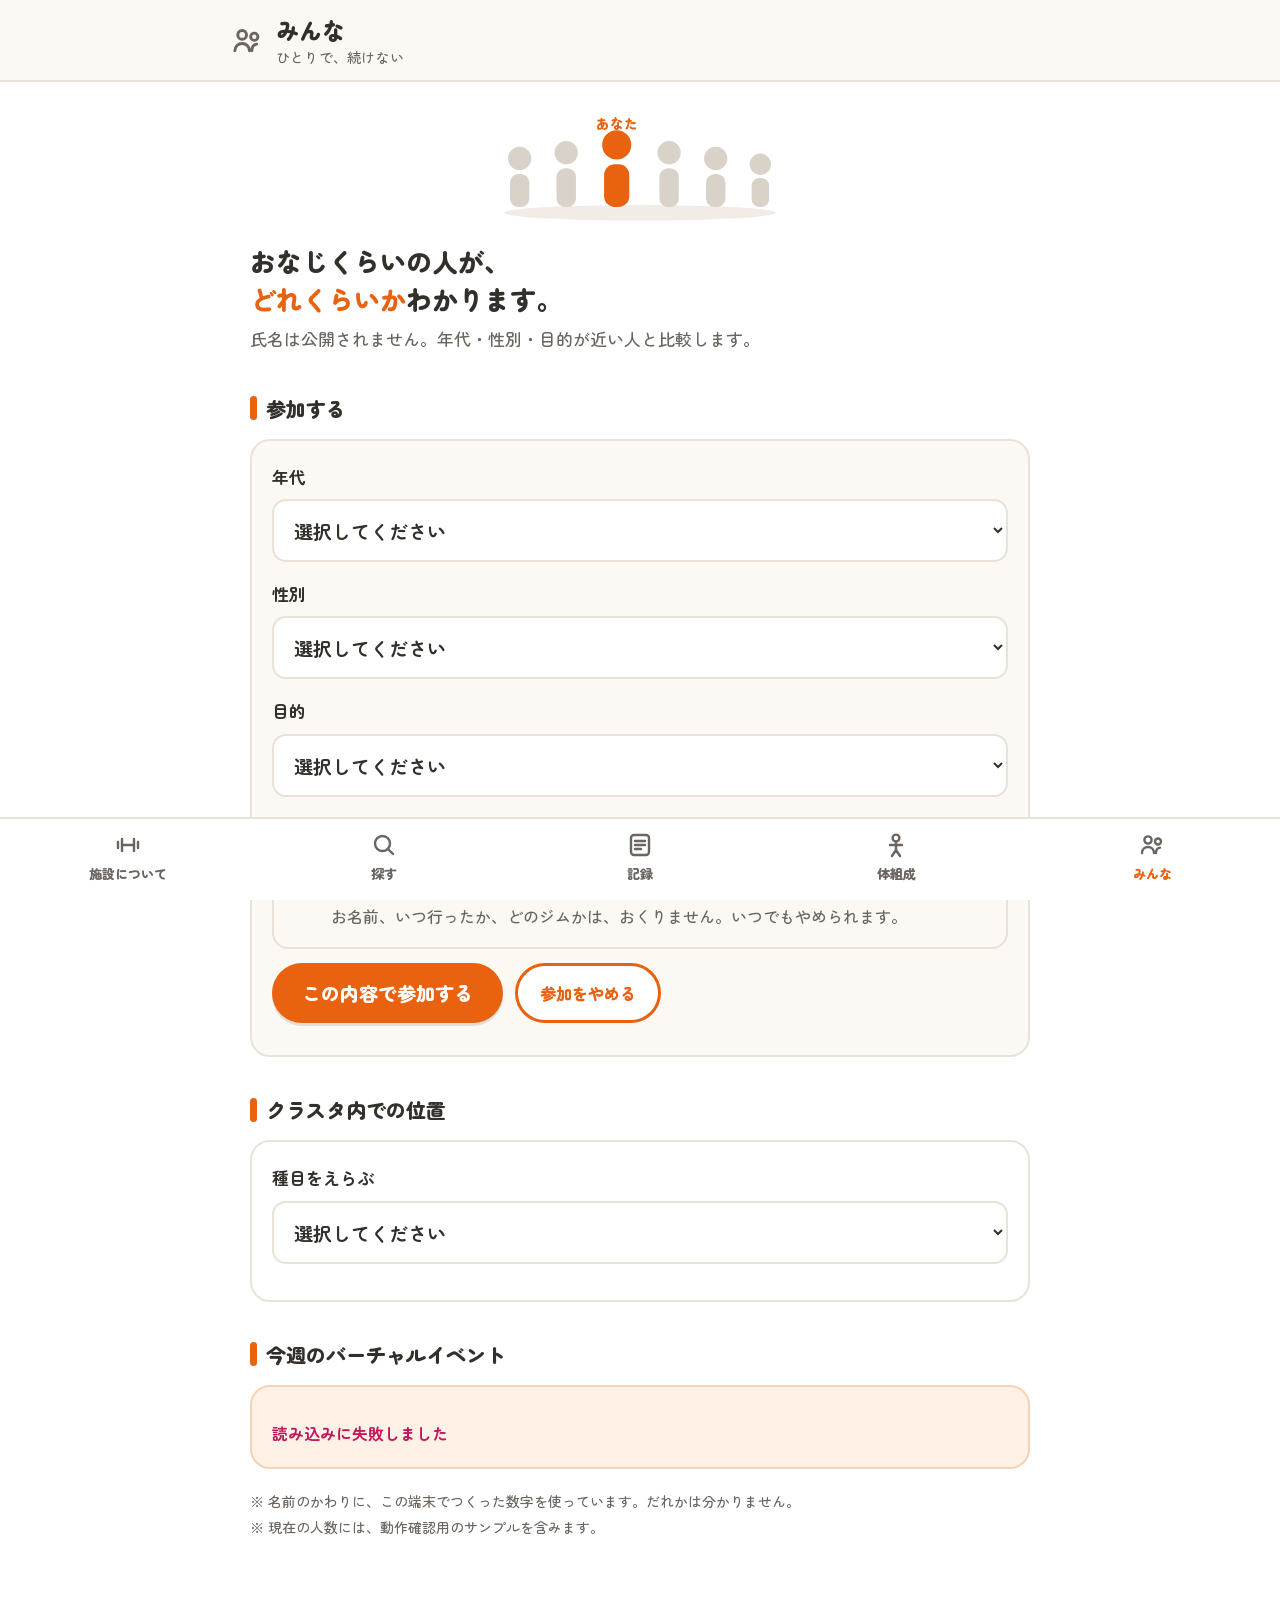
==== commit 9651ac10: "表示文言を大人向けの語彙に戻す デザイン刷新時に漢字を開きすぎて子ども向けの文面になっていた。対象施設は おおむね16歳（高校生）以上が対象のため、漢字を無理に開く必要はない。  老眼への配慮は文字サ" ====
--- a/community.html
+++ b/community.html
@@ -1,6 +1,6 @@
 <!doctype html><html lang="ja"><head>
 <meta charset="utf-8"><meta name="viewport" content="width=device-width,initial-scale=1">
-<title>なかま — オープンジム東京</title><meta name="theme-color" content="#FCF8F3">
+<title>みんな — オープンジム東京</title><meta name="theme-color" content="#FCF8F3">
 <link rel="stylesheet" href="style.css">
 </head><body>
 <svg width="0" height="0" style="position:absolute" aria-hidden="true"><defs>
@@ -27,7 +27,7 @@
 </defs></svg>
 <header><div class="hwrap">
   <svg width="34" height="34"><use href="#i-people"/></svg>
-  <h1>なかま<small>ひとりで、つづけない</small></h1>
+  <h1>みんな<small>ひとりで、続けない</small></h1>
 </div></header>
 <main>
 
@@ -47,49 +47,49 @@
 </div>
 
 <h2>おなじくらいの人が、<br><span class="em">どれくらいか</span>わかります。</h2>
-<p class="lead">名前は出ません。年代と性別と目的だけで、ゆるくくらべます。</p>
+<p class="lead">氏名は公開されません。年代・性別・目的が近い人と比較します。</p>
 
-<h3>さんかする</h3>
+<h3>参加する</h3>
 <div class="card cream">
   <label class="f" for="age">年代</label>
-  <select id="age"><option value="">えらんでください</option></select>
+  <select id="age"><option value="">選択してください</option></select>
   <label class="f" for="sex">性別</label>
-  <select id="sex"><option value="">えらんでください</option><option>男性</option><option>女性</option><option>答えない</option></select>
-  <label class="f" for="goal">なんのために</label>
-  <select id="goal"><option value="">えらんでください</option><option>筋力アップ</option><option>減量</option><option>健康維持</option><option>リハビリ</option></select>
+  <select id="sex"><option value="">選択してください</option><option>男性</option><option>女性</option><option>回答しない</option></select>
+  <label class="f" for="goal">目的</label>
+  <select id="goal"><option value="">選択してください</option><option>筋力アップ</option><option>減量</option><option>健康維持</option><option>リハビリ</option></select>
 
   <label class="cons"><input type="checkbox" id="cons">
-    <span><b>じぶんの記録を、名前をふせて出す</b><br>
-    <span class="small">おくるのは　年代・性別・目的・種目ごとの一番重かった重さ　だけです。<br>
+    <span><b>自分の記録を匿名で共有する</b><br>
+    <span class="small">共有するのは、年代・性別・目的・種目ごとの自己ベスト重量のみです。<br>
     お名前、いつ行ったか、どのジムかは、おくりません。いつでもやめられます。</span></span></label>
   <div class="btnrow">
-    <button onclick="join()">これでさんかする</button>
-    <button class="ghost sm" onclick="leave()">やめる</button>
+    <button onclick="join()">この内容で参加する</button>
+    <button class="ghost sm" onclick="leave()">参加をやめる</button>
   </div>
   <div class="msg" id="join-st"></div>
 </div>
 
-<h3>いま、どのあたり？</h3>
+<h3>クラスタ内での位置</h3>
 <div class="card">
   <label class="f" for="mach">種目をえらぶ</label>
-  <select id="mach"><option value="">えらんでください</option></select>
+  <select id="mach"><option value="">選択してください</option></select>
   <div id="pos"></div>
 </div>
 
-<h3>こんしゅうの みんなの企画</h3>
+<h3>今週のバーチャルイベント</h3>
 <div class="card or" id="ev"><div class="sub">よみこみ中…</div></div>
 
 <div class="small" style="margin-top:20px">
   ※ 名前のかわりに、この端末でつくった数字を使っています。だれかは分かりません。<br>
-  ※ いまの人数には、動作をたしかめるためのサンプルが入っています。
+  ※ 現在の人数には、動作確認用のサンプルを含みます。
 </div>
 </main>
 <nav>
-  <a href="index.html#home"><svg width="28" height="28"><use href="#i-gym"/></svg>まちのジム</a>
-  <a href="index.html#find"><svg width="28" height="28"><use href="#i-search"/></svg>さがす</a>
-  <a href="index.html#log"><svg width="28" height="28"><use href="#i-note"/></svg>きろく</a>
-  <a href="index.html#body"><svg width="28" height="28"><use href="#i-body"/></svg>からだ</a>
-  <a href="community.html" class="on"><svg width="28" height="28"><use href="#i-people"/></svg>なかま</a>
+  <a href="index.html#home"><svg width="28" height="28"><use href="#i-gym"/></svg>施設について</a>
+  <a href="index.html#find"><svg width="28" height="28"><use href="#i-search"/></svg>探す</a>
+  <a href="index.html#log"><svg width="28" height="28"><use href="#i-note"/></svg>記録</a>
+  <a href="index.html#body"><svg width="28" height="28"><use href="#i-body"/></svg>体組成</a>
+  <a href="community.html" class="on"><svg width="28" height="28"><use href="#i-people"/></svg>みんな</a>
 </nav>
 <script src="community.js"></script>
 </body></html>
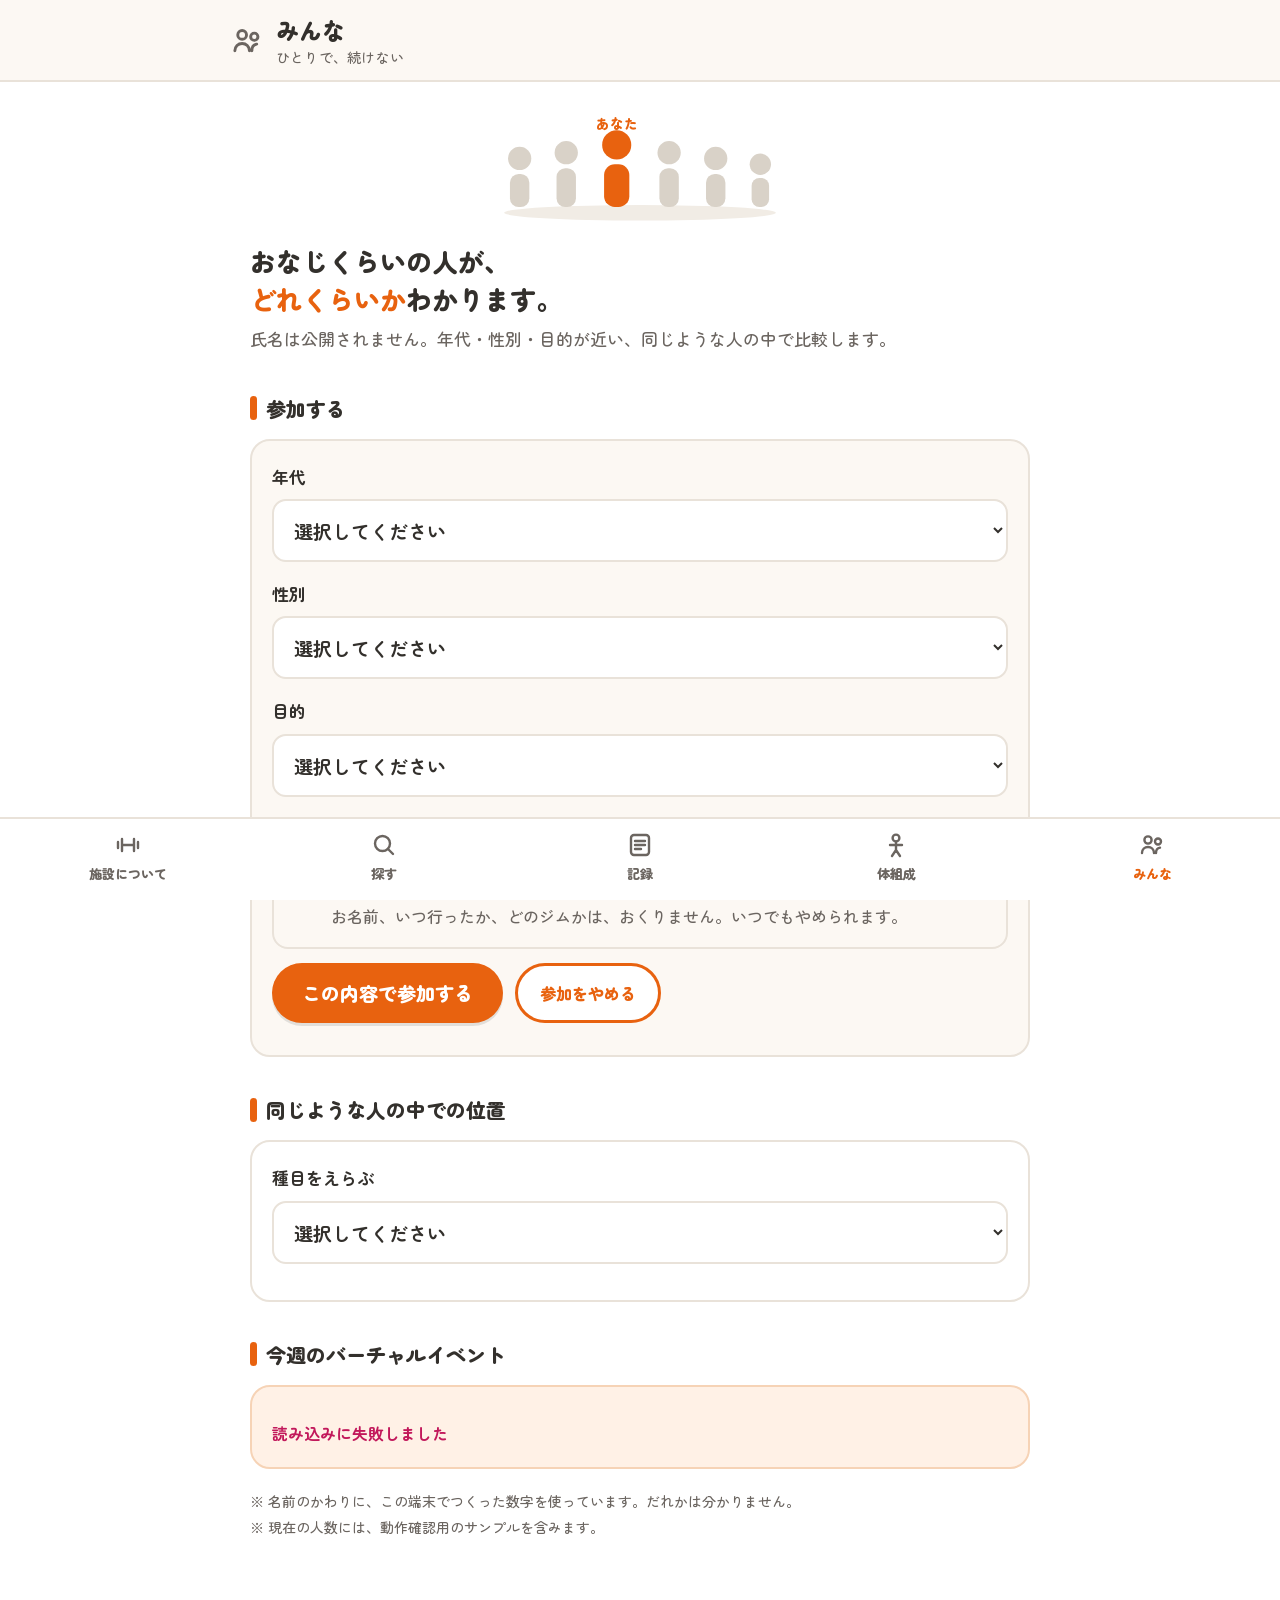
==== commit aa67437d: "部位別アイコンの追加、用語の最終調整、体組成・記録履歴を実データ化 アイコン: - 人体図の色塗りではなく、上半身/下半身/体幹/腕/有酸素の5カテゴリごとに   専用の線画アイコンを新規デザイン（i" ====
--- a/community.html
+++ b/community.html
@@ -47,7 +47,7 @@
 </div>
 
 <h2>おなじくらいの人が、<br><span class="em">どれくらいか</span>わかります。</h2>
-<p class="lead">氏名は公開されません。年代・性別・目的が近い人と比較します。</p>
+<p class="lead">氏名は公開されません。年代・性別・目的が近い、同じような人の中で比較します。</p>
 
 <h3>参加する</h3>
 <div class="card cream">
@@ -69,7 +69,7 @@
   <div class="msg" id="join-st"></div>
 </div>
 
-<h3>クラスタ内での位置</h3>
+<h3>同じような人の中での位置</h3>
 <div class="card">
   <label class="f" for="mach">種目をえらぶ</label>
   <select id="mach"><option value="">選択してください</option></select>
--- a/style.css
+++ b/style.css
@@ -85,10 +85,10 @@
 label.cons b{font-weight:900}
 .small{font-size:14px;color:var(--ink2);line-height:1.8}
 
-/* からだの図 */
-.fig{width:46px;height:auto;flex:0 0 auto}
-.fig .base{fill:#E5DED4}
-.fig .hit{fill:var(--or)}
+/* 部位アイコン：オレンジ地の丸バッジに白線アイコン */
+.micon{width:52px;height:52px;flex:0 0 auto;border-radius:16px;background:var(--or-l);
+  border:2px solid #F6D3B6;display:flex;align-items:center;justify-content:center}
+.micon svg{display:block}
 
 /* マシンカード */
 .mrow{display:flex;gap:14px;align-items:flex-start}
@@ -141,3 +141,9 @@
 .msg.ok{color:var(--gr)}.msg.ng{color:var(--pk)}
 pre{background:var(--cream);border:2px solid var(--line);border-radius:14px;padding:14px;
   font-size:15px;line-height:1.8;overflow:auto;font-family:ui-monospace,monospace;color:#4a4540}
+
+/* 記録の履歴 */
+.hrow{display:flex;align-items:center;gap:12px;padding:10px 0;border-top:1px solid var(--line)}
+.hrow:first-child{border-top:none}
+.hdate{font-size:14px;color:var(--ink2);font-weight:700;min-width:64px}
+.hbody{flex:1;font-size:16px}
